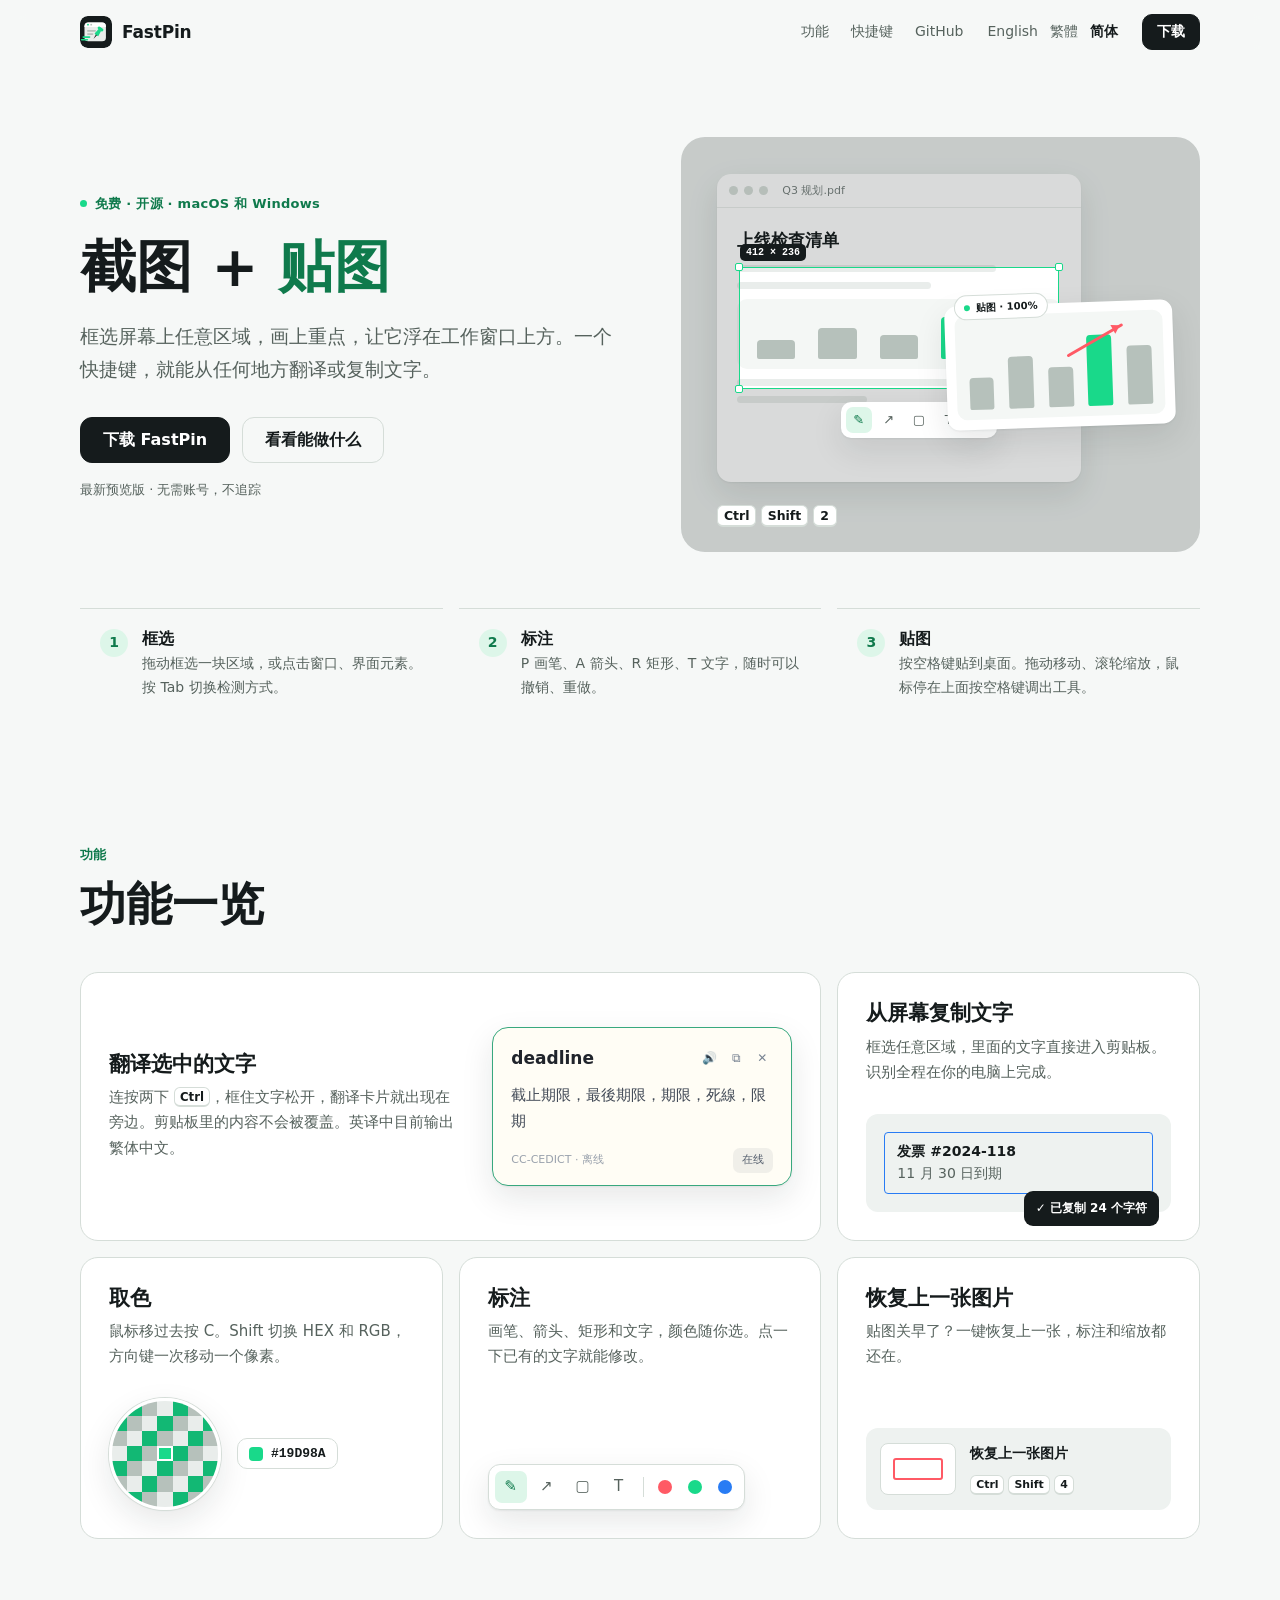
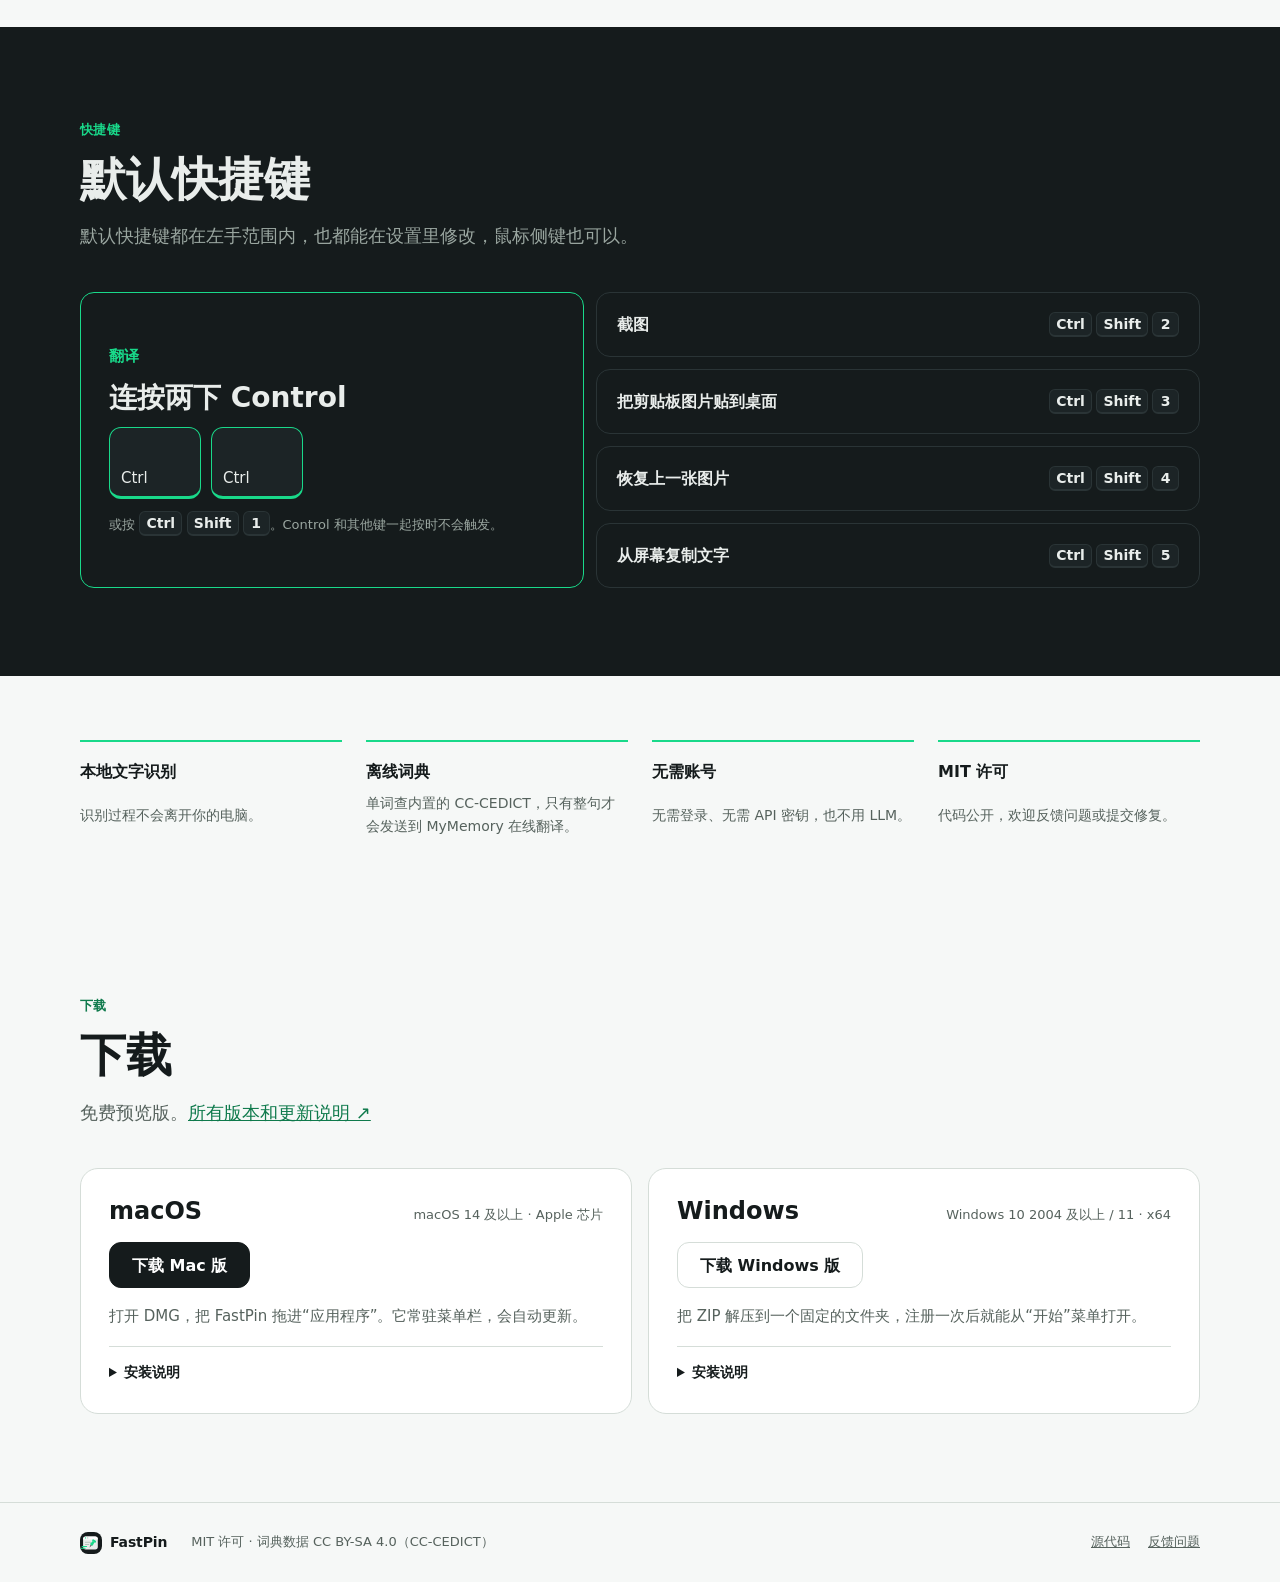
==== site/zh-hans/index.html @ 20db4c0e "feat: add Simplified Chinese and plainer site headlines Slogan headlines become plain descriptions i" ====
<!doctype html>
<html lang="zh-Hans">
<head>
  <meta charset="utf-8">
  <meta name="viewport" content="width=device-width, initial-scale=1">
  <title>FastPin — 截图 + 贴图</title>
  <meta name="description" content="FastPin 把截图贴在工作窗口上方，就地翻译文字，也能直接从屏幕复制文字。macOS 和 Windows 免费开源。">
  <meta name="theme-color" content="#151B1C">
  <meta property="og:title" content="FastPin — 截图 + 贴图">
  <meta property="og:description" content="把截图贴在工作窗口上方，从屏幕任何地方翻译或复制文字。">
  <meta property="og:type" content="website">
  <meta property="og:locale" content="zh_CN">
  <link rel="alternate" hreflang="en" href="https://tempestshaw.github.io/FastPin/">
  <link rel="alternate" hreflang="zh-Hant" href="https://tempestshaw.github.io/FastPin/zh-hant/">
  <link rel="alternate" hreflang="zh-Hans" href="https://tempestshaw.github.io/FastPin/zh-hans/">
  <link rel="icon" href="../assets/app-icon.svg" type="image/svg+xml">
  <link rel="stylesheet" href="../style.css">
</head>
<body>
  <a class="skip" href="#main">跳到主要内容</a>

  <header class="nav">
    <div class="wrap nav-row">
      <a class="brand" href="#main" aria-label="FastPin 首页">
        <img src="../assets/app-icon.svg" alt="" width="32" height="32">
        <span>FastPin</span>
      </a>
      <nav class="nav-links" aria-label="页面区块">
        <a href="#features">功能</a>
        <a href="#shortcuts">快捷键</a>
        <a href="https://github.com/TempestShaw/FastPin">GitHub</a>
      </nav>
      <nav class="langs" aria-label="语言">
        <a href="../" hreflang="en" lang="en" data-lang-choice="en">English</a>
        <a href="../zh-hant/" hreflang="zh-Hant" lang="zh-Hant" data-lang-choice="zh-hant" >繁體</a>
        <a href="../zh-hans/" hreflang="zh-Hans" lang="zh-Hans" data-lang-choice="zh-hans" aria-current="page">简体</a>
      </nav>
      <a class="button button-small" href="#download">下载</a>
    </div>
  </header>

  <main id="main">
    <section class="hero wrap">
      <div class="hero-copy">
        <p class="eyebrow"><span class="dot"></span>免费 · 开源 · macOS 和 Windows</p>
        <h1>截图 + <span class="accent">贴图</span></h1>
        <p class="lede">框选屏幕上任意区域，画上重点，让它浮在工作窗口上方。一个快捷键，就能从任何地方翻译或复制文字。</p>
        <div class="hero-actions">
          <a class="button" href="#download" data-primary-download>下载 FastPin</a>
          <a class="button button-ghost" href="#features">看看能做什么</a>
        </div>
        <p class="fineprint" data-release-line>最新预览版 · 无需账号，不追踪</p>
      </div>

      <div class="demo" aria-hidden="true">
        <div class="desk">
          <div class="window">
            <div class="window-bar"><i></i><i></i><i></i><span>Q3 规划.pdf</span></div>
            <div class="window-body">
              <div class="doc-title">上线检查清单</div>
              <div class="doc-line w80"></div>
              <div class="doc-line w60"></div>
              <div class="chart">
                <b style="--h:38%"></b><b style="--h:62%"></b><b style="--h:48%"></b><b style="--h:84%"></b><b style="--h:70%"></b>
              </div>
              <div class="doc-line w70"></div>
              <div class="doc-line w40"></div>
            </div>
            <div class="selection">
              <span class="handle tl"></span><span class="handle tr"></span><span class="handle bl"></span><span class="handle br"></span>
              <span class="size">412 × 236</span>
            </div>
            <div class="toolbar">
              <span class="tool on">✎</span><span class="tool">↗</span><span class="tool">▢</span><span class="tool">T</span><span class="swatch"></span>
            </div>
          </div>
          <div class="pin">
            <div class="pin-chart">
              <b style="--h:38%"></b><b style="--h:62%"></b><b style="--h:48%"></b><b style="--h:84%"></b><b style="--h:70%"></b>
            </div>
            <div class="pin-arrow"></div>
            <div class="pin-badge">贴图 · 100%</div>
          </div>
          <div class="keys-toast"><kbd data-key="ctrl">Ctrl</kbd><kbd data-key="shift">Shift</kbd><kbd>2</kbd></div>
        </div>
      </div>
    </section>

    <section class="steps wrap" aria-label="使用方法">
      <div class="step"><span class="num">1</span><div><h3>框选</h3><p>拖动框选一块区域，或点击窗口、界面元素。按 Tab 切换检测方式。</p></div></div>
      <div class="step"><span class="num">2</span><div><h3>标注</h3><p>P 画笔、A 箭头、R 矩形、T 文字，随时可以撤销、重做。</p></div></div>
      <div class="step"><span class="num">3</span><div><h3>贴图</h3><p>按空格键贴到桌面。拖动移动、滚轮缩放，鼠标停在上面按空格键调出工具。</p></div></div>
    </section>

    <section id="features" class="section wrap">
      <div class="section-head">
        <p class="eyebrow">功能</p>
        <h2>功能一览</h2>
      </div>

      <div class="bento">
        <article class="tile tile-translate">
          <div class="tile-text">
            <h3>翻译选中的文字</h3>
            <p>连按两下 <kbd data-key="ctrl">Ctrl</kbd>，框住文字松开，翻译卡片就出现在旁边。剪贴板里的内容不会被覆盖。英译中目前输出繁体中文。</p>
          </div>
          <div class="mock-card">
            <div class="mock-card-head"><strong lang="en">deadline</strong><span class="mock-icons">🔊 ⧉ ✕</span></div>
            <p lang="zh-Hant">截止期限，最後期限，期限，死線，限期</p>
            <div class="mock-card-foot"><span>CC-CEDICT · 离线</span><span class="pill">在线</span></div>
          </div>
        </article>

        <article class="tile tile-ocr">
          <div class="tile-text">
            <h3>从屏幕复制文字</h3>
            <p>框选任意区域，里面的文字直接进入剪贴板。识别全程在你的电脑上完成。</p>
          </div>
          <div class="mock-ocr">
            <div class="ocr-box"><span>发票 #2024-118</span><span>11 月 30 日到期</span></div>
            <div class="toast">✓ 已复制 24 个字符</div>
          </div>
        </article>

        <article class="tile tile-color">
          <div class="tile-text">
            <h3>取色</h3>
            <p>鼠标移过去按 C。Shift 切换 HEX 和 RGB，方向键一次移动一个像素。</p>
          </div>
          <div class="mock-loupe">
            <div class="loupe" data-loupe></div>
            <span class="chip"><i></i>#19D98A</span>
          </div>
        </article>

        <article class="tile tile-markup">
          <div class="tile-text">
            <h3>标注</h3>
            <p>画笔、箭头、矩形和文字，颜色随你选。点一下已有的文字就能修改。</p>
          </div>
          <div class="mock-toolbar">
            <span class="tool on">✎</span><span class="tool">↗</span><span class="tool">▢</span><span class="tool">T</span>
            <span class="sep"></span>
            <span class="swatch" style="--c:#FF5A65"></span><span class="swatch" style="--c:#19D98A"></span><span class="swatch" style="--c:#287CF4"></span>
          </div>
        </article>

        <article class="tile tile-restore">
          <div class="tile-text">
            <h3>恢复上一张图片</h3>
            <p>贴图关早了？一键恢复上一张，标注和缩放都还在。</p>
          </div>
          <div class="mock-restore">
            <div class="thumb"></div>
            <div><strong>恢复上一张图片</strong><span class="keys"><kbd data-key="ctrl">Ctrl</kbd><kbd data-key="shift">Shift</kbd><kbd>4</kbd></span></div>
          </div>
        </article>
      </div>
    </section>

    <section id="shortcuts" class="section section-dark">
      <div class="wrap">
        <div class="section-head">
          <p class="eyebrow">快捷键</p>
          <h2>默认快捷键</h2>
          <p class="section-lede">默认快捷键都在左手范围内，也都能在设置里修改，鼠标侧键也可以。</p>
        </div>
        <ul class="shortcut-list">
          <li class="featured"><span class="label">翻译</span><h3>连按两下 Control</h3><span class="keys"><kbd data-key="control-cap"><b></b>Ctrl</kbd><kbd data-key="control-cap"><b></b>Ctrl</kbd></span><span class="hint">或按 <kbd data-key="ctrl">Ctrl</kbd> <kbd data-key="shift">Shift</kbd> <kbd>1</kbd>。Control 和其他键一起按时不会触发。</span></li>
          <li><span class="label">截图</span><span class="keys"><kbd data-key="ctrl">Ctrl</kbd><kbd data-key="shift">Shift</kbd><kbd>2</kbd></span></li>
          <li><span class="label">把剪贴板图片贴到桌面</span><span class="keys"><kbd data-key="ctrl">Ctrl</kbd><kbd data-key="shift">Shift</kbd><kbd>3</kbd></span></li>
          <li><span class="label">恢复上一张图片</span><span class="keys"><kbd data-key="ctrl">Ctrl</kbd><kbd data-key="shift">Shift</kbd><kbd>4</kbd></span></li>
          <li><span class="label">从屏幕复制文字</span><span class="keys"><kbd data-key="ctrl">Ctrl</kbd><kbd data-key="shift">Shift</kbd><kbd>5</kbd></span></li>
        </ul>
      </div>
    </section>

    <section class="section wrap privacy" aria-label="隐私">
      <div class="privacy-item"><strong>本地文字识别</strong><span>识别过程不会离开你的电脑。</span></div>
      <div class="privacy-item"><strong>离线词典</strong><span>单词查内置的 CC-CEDICT，只有整句才会发送到 MyMemory 在线翻译。</span></div>
      <div class="privacy-item"><strong>无需账号</strong><span>无需登录、无需 API 密钥，也不用 LLM。</span></div>
      <div class="privacy-item"><strong>MIT 许可</strong><span>代码公开，欢迎反馈问题或提交修复。</span></div>
    </section>

    <section id="download" class="section wrap">
      <div class="section-head">
        <p class="eyebrow">下载</p>
        <h2>下载</h2>
        <p class="section-lede" data-release-note>免费预览版。<a href="https://github.com/TempestShaw/FastPin/releases">所有版本和更新说明 ↗</a></p>
      </div>
      <div class="downloads">
        <article class="download" data-os="mac">
          <div class="download-head">
            <h3>macOS</h3>
            <span class="req">macOS 14 及以上 · Apple 芯片</span>
          </div>
          <a class="button" href="https://github.com/TempestShaw/FastPin/releases" data-asset="FastPin-macOS.dmg">下载 Mac 版</a>
          <p>打开 DMG，把 FastPin 拖进“应用程序”。它常驻菜单栏，会自动更新。</p>
          <details>
            <summary>安装说明</summary>
            <img src="../assets/install-preview.svg" alt="把 FastPin 拖进应用程序文件夹" loading="lazy">
            <p>预览版尚未经过 Apple 公证。如果首次打开被 macOS 拦截，请参考 <a href="https://support.apple.com/zh-cn/102445">Apple 的说明</a>。系统询问时请允许“屏幕录制”；开启“辅助功能”权限后，才能使用界面元素检测、鼠标快捷键和连按两下 Control。</p>
          </details>
        </article>
        <article class="download" data-os="windows">
          <div class="download-head">
            <h3>Windows</h3>
            <span class="req">Windows 10 2004 及以上 / 11 · x64</span>
          </div>
          <a class="button button-ghost" href="https://github.com/TempestShaw/FastPin/releases" data-asset="FastPin-Windows-x64.zip">下载 Windows 版</a>
          <p>把 ZIP 解压到一个固定的文件夹，注册一次后就能从“开始”菜单打开。</p>
          <details>
            <summary>安装说明</summary>
            <div class="install-pair">
              <img src="../assets/extract-zip.svg" alt="解压 FastPin ZIP" loading="lazy">
              <img src="../assets/developer-mode.svg" alt="开启开发者模式" loading="lazy">
            </div>
            <p>先开启“开发者模式”，在该文件夹打开 PowerShell，运行 <code>Add-AppxPackage -Register "$PWD\AppxManifest.xml"</code>。Windows 版目前需要手动更新。</p>
          </details>
        </article>
      </div>
    </section>
  </main>

  <footer class="footer">
    <div class="wrap footer-row">
      <span class="brand brand-small"><img src="../assets/app-icon.svg" alt="" width="22" height="22">FastPin</span>
      <span>MIT 许可 · 词典数据 CC BY-SA 4.0（CC-CEDICT）</span>
      <span class="footer-links">
        <a href="https://github.com/TempestShaw/FastPin">源代码</a>
        <a href="https://github.com/TempestShaw/FastPin/issues">反馈问题</a>
      </span>
    </div>
  </footer>

  <script src="../main.js" defer></script>
</body>
</html>
---- site/style.css ----
/* FastPin site. Flat brand palette (see public/README.md): no gradients. */
:root {
  --ink: #151B1C;
  --mint: #19D98A;
  --mint-ink: #0F7A4C;
  --mint-soft: #DDF6E9;
  --stone: #E9EDEB;
  --paper: #FFFFFF;
  --bg: #F6F8F7;
  --line: #D5DDD8;
  --muted: #56625D;
  --text: #151B1C;
  --surface: #FFFFFF;
  --surface-2: #EEF2F0;
  --shadow: 0 1px 2px rgba(21, 27, 28, .06), 0 12px 32px rgba(21, 27, 28, .10);
  --radius: 18px;
  --font: -apple-system, BlinkMacSystemFont, "SF Pro Text", "Segoe UI", system-ui, "PingFang TC", "Microsoft JhengHei", sans-serif;
  --mono: ui-monospace, "SF Mono", "Cascadia Mono", Menlo, Consolas, monospace;
  color-scheme: light;
}
/* Each Chinese script uses its own system font so glyph shapes match the page. */
:root:lang(zh-Hant) { --font: -apple-system, BlinkMacSystemFont, "PingFang TC", "Segoe UI", "Microsoft JhengHei", system-ui, sans-serif; }
:root:lang(zh-Hans) { --font: -apple-system, BlinkMacSystemFont, "PingFang SC", "Segoe UI", "Microsoft YaHei", system-ui, sans-serif; }
@media (prefers-color-scheme: dark) {
  :root:not([data-theme="light"]) {
    --bg: #0E1213; --surface: #151B1C; --surface-2: #1C2426; --line: #2A3436;
    --text: #E9EDEB; --muted: #9AA6A0; --mint-ink: #19D98A; --mint-soft: #133B2A;
    --shadow: 0 1px 2px rgba(0, 0, 0, .4), 0 12px 32px rgba(0, 0, 0, .45);
    color-scheme: dark;
  }
}
:root[data-theme="dark"] {
  --bg: #0E1213; --surface: #151B1C; --surface-2: #1C2426; --line: #2A3436;
  --text: #E9EDEB; --muted: #9AA6A0; --mint-ink: #19D98A; --mint-soft: #133B2A;
  --shadow: 0 1px 2px rgba(0, 0, 0, .4), 0 12px 32px rgba(0, 0, 0, .45);
  color-scheme: dark;
}

* { box-sizing: border-box; }
html { scroll-behavior: smooth; }
body {
  margin: 0; background: var(--bg); color: var(--text);
  font: 16px/1.55 var(--font); -webkit-font-smoothing: antialiased;
}
img { max-width: 100%; display: block; }
a { color: inherit; }
h1, h2, h3 { margin: 0; letter-spacing: -0.025em; line-height: 1.08; }
p { margin: 0; }
code { font: .86em var(--mono); background: var(--surface-2); padding: .1em .35em; border-radius: 5px; word-break: break-all; }
.wrap { width: min(1120px, 100% - 32px); margin-inline: auto; }
.skip { position: absolute; left: -999px; }
.skip:focus { left: 16px; top: 16px; z-index: 10; background: var(--surface); padding: 8px 12px; border-radius: 8px; }
:focus-visible { outline: 2px solid var(--mint); outline-offset: 3px; border-radius: 6px; }

kbd {
  display: inline-flex; align-items: center; justify-content: center; min-width: 1.9em; height: 1.75em; padding: 0 .45em;
  font: 600 .78em var(--font); color: var(--text); background: var(--surface);
  border: 1px solid var(--line); border-bottom-width: 2px; border-radius: 6px; vertical-align: .1em;
}

/* Buttons */
.button {
  display: inline-flex; align-items: center; justify-content: center; gap: 8px; min-height: 46px; padding: 0 22px;
  border-radius: 12px; border: 1px solid var(--ink); background: var(--ink); color: #fff;
  font-weight: 600; text-decoration: none; transition: transform .15s ease, background .15s ease;
}
.button:hover { transform: translateY(-1px); background: #232c2e; }
.button-ghost { background: transparent; color: var(--text); border-color: var(--line); }
.button-ghost:hover { background: var(--surface); }
.button-small { min-height: 36px; padding: 0 14px; font-size: 14px; border-radius: 10px; }
@media (prefers-color-scheme: dark) {
  :root:not([data-theme="light"]) .button:not(.button-ghost) { background: var(--mint); border-color: var(--mint); color: var(--ink); }
}
:root[data-theme="dark"] .button:not(.button-ghost) { background: var(--mint); border-color: var(--mint); color: var(--ink); }

/* Navigation */
.nav { position: sticky; top: 0; z-index: 5; background: color-mix(in srgb, var(--bg) 86%, transparent); backdrop-filter: saturate(1.4) blur(12px); border-bottom: 1px solid transparent; }
.nav.scrolled { border-bottom-color: var(--line); }
.nav-row { display: flex; align-items: center; gap: 24px; height: 64px; }
.brand { display: inline-flex; align-items: center; gap: 10px; font-weight: 700; font-size: 17px; text-decoration: none; letter-spacing: -0.01em; }
.brand img { border-radius: 8px; }
.brand-small { font-size: 14px; gap: 8px; }
.nav-links { display: flex; gap: 22px; margin-left: auto; font-size: 14px; }
.nav-links a { text-decoration: none; color: var(--muted); }
.nav-links a:hover { color: var(--text); }
.langs { display: flex; gap: 12px; font-size: 14px; }
.langs a { color: var(--muted); text-decoration: none; }
.langs a:hover { color: var(--text); }
.langs [aria-current] { color: var(--text); font-weight: 600; }

/* Chinese: no negative tracking on CJK headings, a little more line height. */
:lang(zh) h1, :lang(zh) h2, :lang(zh) h3 { letter-spacing: 0; line-height: 1.2; }
body:lang(zh) { line-height: 1.7; }
.hero h1:lang(zh) { font-size: clamp(34px, 9vw, 56px); }

/* Hero */
.hero { display: grid; grid-template-columns: 1.05fr 1fr; gap: 56px; align-items: center; padding: 72px 0 56px; }
.eyebrow { display: inline-flex; align-items: center; gap: 8px; font-size: 13px; font-weight: 600; color: var(--mint-ink); letter-spacing: .02em; }
.dot { width: 7px; height: 7px; border-radius: 50%; background: var(--mint); }
.hero h1 { font-size: clamp(40px, 5.2vw, 58px); margin: 18px 0 20px; font-weight: 750; }
.accent { color: var(--mint-ink); }
.lede { font-size: 19px; color: var(--muted); max-width: 30em; }
.hero-actions { display: flex; flex-wrap: wrap; gap: 12px; margin: 32px 0 16px; }
.fineprint { font-size: 13px; color: var(--muted); }

/* Hero demo: a flat desk with a capture that turns into a pin. */
.demo { position: relative; }
.desk { position: relative; aspect-ratio: 5 / 4; background: var(--stone); border-radius: 24px; overflow: hidden; }
@media (prefers-color-scheme: dark) { :root:not([data-theme="light"]) .desk { background: #1C2426; } }
:root[data-theme="dark"] .desk { background: #1C2426; }
.window { position: absolute; left: 7%; top: 9%; width: 70%; height: 74%; background: #fff; border-radius: 14px; box-shadow: var(--shadow); color: #151B1C; }
.window-bar { display: flex; align-items: center; gap: 6px; height: 34px; padding: 0 12px; border-bottom: 1px solid #E9EDEB; font-size: 11px; color: #77817E; }
.window-bar i { width: 9px; height: 9px; border-radius: 50%; background: #D5DDD8; }
.window-bar span { margin-left: 8px; }
.window-body { padding: 18px 20px; display: grid; gap: 10px; }
.doc-title { font-weight: 700; font-size: clamp(13px, 1.5vw, 17px); }
.doc-line { height: 7px; border-radius: 4px; background: #E9EDEB; }
.w80 { width: 80%; } .w70 { width: 70%; } .w60 { width: 60%; } .w40 { width: 40%; }
.chart, .pin-chart { display: flex; align-items: flex-end; gap: 8%; height: 34%; min-height: 70px; padding: 10px 6%; background: #F4F7F5; border-radius: 10px; }
.chart b, .pin-chart b { flex: 1; height: var(--h); background: #B6C1BB; border-radius: 4px 4px 2px 2px; }
.chart b:nth-child(4), .pin-chart b:nth-child(4) { background: var(--mint); }

.selection { position: absolute; left: 6%; top: 30%; width: 88%; height: 40%; border: 1.5px solid var(--mint); border-radius: 4px; box-shadow: 0 0 0 9999px rgba(21, 27, 28, .16); animation: select 7s ease-in-out infinite; }
.handle { position: absolute; width: 8px; height: 8px; background: #fff; border: 1.5px solid var(--mint); border-radius: 2px; }
.tl { left: -5px; top: -5px; } .tr { right: -5px; top: -5px; } .bl { left: -5px; bottom: -5px; } .br { right: -5px; bottom: -5px; }
.size { position: absolute; left: 0; top: -24px; font: 600 10px var(--mono); color: #fff; background: #151B1C; padding: 3px 6px; border-radius: 5px; }
.toolbar { position: absolute; left: 34%; top: 74%; display: flex; gap: 4px; padding: 5px; background: #fff; border-radius: 10px; box-shadow: var(--shadow); animation: tools 7s ease-in-out infinite; }
.tool { display: grid; place-items: center; width: 26px; height: 26px; border-radius: 7px; font-size: 13px; color: #56625D; }
.tool.on { background: var(--mint-soft); color: #0F7A4C; }
.swatch { width: 14px; height: 14px; margin: 6px; border-radius: 50%; background: var(--c, #FF5A65); }

.pin { position: absolute; right: 5%; top: 40%; width: 44%; padding: 10px; background: #fff; border-radius: 12px; box-shadow: var(--shadow); transform: rotate(-2deg); animation: pin 7s ease-in-out infinite; }
.pin-chart { height: auto; aspect-ratio: 2 / 1; min-height: 0; }
.pin-arrow { position: absolute; right: 22%; top: 18%; width: 28%; height: 3px; background: #FF5A65; border-radius: 2px; transform: rotate(-28deg); transform-origin: right; }
.pin-arrow::after { content: ""; position: absolute; right: -2px; top: -4px; border: 5px solid transparent; border-left: 8px solid #FF5A65; }
.pin-badge { position: absolute; left: 10px; top: -11px; display: inline-flex; align-items: center; gap: 6px; padding: 3px 9px; font-size: 10px; font-weight: 700; color: #151B1C; background: #fff; border: 1px solid #D5DDD8; border-radius: 999px; }
.pin-badge::before { content: ""; width: 6px; height: 6px; border-radius: 50%; background: var(--mint); }

.keys-toast { position: absolute; left: 7%; bottom: 6%; display: flex; gap: 5px; animation: keys 7s ease-in-out infinite; }

@keyframes select {
  0%, 6% { width: 0; height: 0; opacity: 0; }
  10% { opacity: 1; width: 0; height: 0; }
  30%, 64% { width: 88%; height: 40%; opacity: 1; }
  72%, 100% { width: 88%; height: 40%; opacity: 0; }
}
@keyframes tools { 0%, 32% { opacity: 0; transform: translateY(6px); } 38%, 64% { opacity: 1; transform: none; } 72%, 100% { opacity: 0; } }
@keyframes pin { 0%, 66% { opacity: 0; transform: translateY(18px) rotate(-2deg) scale(.96); } 76%, 94% { opacity: 1; transform: rotate(-2deg); } 100% { opacity: 0; transform: rotate(-2deg); } }
@keyframes keys { 0%, 2% { opacity: 0; } 4%, 22% { opacity: 1; } 28%, 100% { opacity: 0; } }
@media (prefers-reduced-motion: reduce) {
  .selection, .toolbar, .pin, .keys-toast { animation: none; }
  .keys-toast { opacity: 0; }
}

/* Steps */
.steps { display: grid; grid-template-columns: repeat(3, 1fr); gap: 16px; padding-bottom: 32px; }
.step { display: flex; gap: 14px; padding: 20px; border-top: 1px solid var(--line); }
.step h3 { font-size: 16px; margin-bottom: 4px; }
.step p { font-size: 14px; color: var(--muted); }
.num { flex: none; display: grid; place-items: center; width: 28px; height: 28px; border-radius: 50%; background: var(--mint-soft); color: var(--mint-ink); font-weight: 700; font-size: 14px; }

/* Sections */
.section { padding: 88px 0; }
.section-head { max-width: 640px; margin-bottom: 40px; }
.section-head h2 { font-size: clamp(32px, 4.4vw, 46px); margin-top: 10px; font-weight: 720; }
.section-lede { margin-top: 14px; font-size: 18px; color: var(--muted); }
.section-lede a { color: var(--mint-ink); }

/* Bento */
.bento { display: grid; grid-template-columns: repeat(6, 1fr); gap: 16px; }
.tile { position: relative; display: flex; flex-direction: column; justify-content: space-between; gap: 28px; min-height: 260px; padding: 28px; background: var(--surface); border: 1px solid var(--line); border-radius: var(--radius); overflow: hidden; }
.tile h3 { font-size: 21px; margin-bottom: 8px; }
.tile p { color: var(--muted); font-size: 15px; max-width: 34em; }
.tile-translate { grid-column: span 4; flex-direction: row; align-items: center; }
.tile-translate .tile-text { flex: 1; }
.tile-ocr { grid-column: span 2; }
.tile-color, .tile-markup, .tile-restore { grid-column: span 2; }

.mock-card { flex: none; width: min(300px, 100%); padding: 16px 18px 12px; background: #FFFDF5; border: 1.25px solid #38A87E; border-radius: 16px; box-shadow: var(--shadow); color: #20242B; }
.mock-card-head { display: flex; justify-content: space-between; align-items: center; font-size: 17px; }
.mock-icons { font-size: 12px; letter-spacing: 6px; color: #778291; }
.mock-card p { color: #414956; font-size: 15px; margin: 10px 0 14px; }
.mock-card-foot { display: flex; justify-content: space-between; align-items: center; font-size: 11px; color: #9AA2AD; }
.pill { padding: 3px 9px; border-radius: 7px; background: rgba(70, 80, 95, .08); color: #586270; }

.mock-ocr { position: relative; padding: 18px; background: var(--surface-2); border-radius: 12px; }
.ocr-box { display: grid; gap: 4px; padding: 10px 12px; border: 1.5px solid #287CF4; border-radius: 4px; font: 600 14px var(--font); }
.ocr-box span:last-child { font-weight: 400; color: var(--muted); }
.toast { position: absolute; right: 12px; bottom: -14px; padding: 7px 12px; background: var(--ink); color: #fff; font-size: 12px; font-weight: 600; border-radius: 9px; }

.mock-loupe { display: flex; align-items: center; gap: 16px; }
.loupe { display: grid; grid-template-columns: repeat(7, 1fr); width: 112px; height: 112px; border-radius: 50%; overflow: hidden; border: 3px solid var(--surface); box-shadow: 0 0 0 1px var(--line), var(--shadow); }
.loupe i { display: block; }
.loupe i.center { outline: 2px solid #fff; outline-offset: -2px; position: relative; z-index: 1; }
.chip { display: inline-flex; align-items: center; gap: 8px; padding: 7px 11px; border: 1px solid var(--line); border-radius: 10px; font: 600 13px var(--mono); }
.chip i { width: 14px; height: 14px; border-radius: 4px; background: var(--mint); }

.mock-toolbar { display: inline-flex; align-items: center; gap: 4px; align-self: flex-start; padding: 6px; background: var(--surface); border: 1px solid var(--line); border-radius: 12px; box-shadow: var(--shadow); }
.mock-toolbar .tool { width: 32px; height: 32px; font-size: 15px; color: var(--muted); }
.mock-toolbar .tool.on { color: var(--mint-ink); }
.sep { width: 1px; height: 20px; margin: 0 4px; background: var(--line); }

.mock-restore { display: flex; align-items: center; gap: 14px; padding: 14px; background: var(--surface-2); border-radius: 12px; font-size: 14px; }
.mock-restore strong { display: block; margin-bottom: 6px; }
.thumb { flex: none; width: 76px; height: 52px; border-radius: 8px; background: var(--surface); border: 1px solid var(--line); position: relative; }
.thumb::after { content: ""; position: absolute; inset: 14px 12px; border: 2px solid #FF5A65; border-radius: 3px; }
.keys { display: inline-flex; gap: 4px; }

/* Shortcuts */
.section-dark { background: var(--ink); color: #E9EDEB; --line: #2A3436; --muted: #9AA6A0; --surface: #1C2426; --text: #E9EDEB; --mint-ink: #19D98A; }
.shortcut-list { list-style: none; margin: 0; padding: 0; display: grid; grid-template-columns: 1fr 1.2fr; gap: 12px; }
.shortcut-list li:not(.featured) { grid-column: 2; }
.shortcut-list li { display: flex; align-items: center; gap: 14px; padding: 18px 20px; border: 1px solid var(--line); border-radius: 14px; }
.shortcut-list .label { flex: 1; font-weight: 600; }
.shortcut-list kbd { font-size: 14px; }
.shortcut-list .featured { grid-column: 1; grid-row: 1 / span 4; flex-direction: column; align-items: flex-start; justify-content: center; gap: 12px; padding: 28px; border-color: var(--mint); }
.shortcut-list .featured .label { flex: none; font-size: 15px; color: var(--mint); }
.shortcut-list .featured .keys kbd { flex-direction: column; align-items: flex-start; justify-content: space-between; width: 92px; height: 72px; padding: 9px 11px; font-size: 15px; font-weight: 500; border-color: var(--mint); border-radius: 12px; border-bottom-width: 3px; }
.shortcut-list .featured .keys kbd b { align-self: flex-end; font-size: 18px; font-weight: 500; }
.shortcut-list .featured h3 { font-size: 28px; }
.shortcut-list .featured .keys { gap: 10px; }
.hint { font-size: 13px; color: var(--muted); }

/* Privacy */
.privacy { display: grid; grid-template-columns: repeat(4, 1fr); gap: 24px; padding: 64px 0; }
.privacy-item { display: grid; gap: 6px; padding-top: 16px; border-top: 2px solid var(--mint); }
.privacy-item span { font-size: 14px; color: var(--muted); }

/* Downloads */
.downloads { display: grid; grid-template-columns: repeat(2, 1fr); gap: 16px; }
.download { display: grid; gap: 16px; align-content: start; padding: 28px; background: var(--surface); border: 1px solid var(--line); border-radius: var(--radius); }
.download.recommended { border-color: var(--mint); box-shadow: 0 0 0 1px var(--mint); }
.download-head { display: flex; justify-content: space-between; align-items: baseline; gap: 12px; flex-wrap: wrap; }
.download h3 { font-size: 24px; }
.req { font-size: 13px; color: var(--muted); }
.download .button { justify-self: start; }
.download > p { color: var(--muted); font-size: 15px; }
details { border-top: 1px solid var(--line); padding-top: 14px; font-size: 14px; color: var(--muted); }
summary { cursor: pointer; font-weight: 600; color: var(--text); }
details img { margin: 14px 0; border-radius: 12px; background: var(--paper); }
details a { color: var(--mint-ink); }
.install-pair { display: grid; grid-template-columns: 1fr 1fr; gap: 10px; }

/* Footer */
.footer { border-top: 1px solid var(--line); padding: 28px 0; font-size: 13px; color: var(--muted); }
.footer-row { display: flex; flex-wrap: wrap; align-items: center; gap: 12px 24px; }
.footer-row .brand { color: var(--text); }
.footer-links { display: flex; gap: 18px; margin-left: auto; }

/* Narrow screens */
@media (max-width: 900px) {
  .hero { grid-template-columns: 1fr; padding-top: 40px; gap: 40px; }
  .bento { grid-template-columns: 1fr 1fr; }
  .tile-translate { grid-column: span 2; }
  .tile-ocr, .tile-color, .tile-markup, .tile-restore { grid-column: span 1; }
  .privacy { grid-template-columns: 1fr 1fr; }
}
@media (max-width: 640px) {
  .nav-links { display: none; }
  .langs { margin-left: auto; }
  .steps, .downloads, .shortcut-list { grid-template-columns: 1fr; }
  .shortcut-list .featured, .shortcut-list li:not(.featured) { grid-column: auto; grid-row: auto; }
  .bento { grid-template-columns: 1fr; }
  .tile-translate, .tile-ocr, .tile-color, .tile-markup, .tile-restore { grid-column: auto; }
  .tile-translate { flex-direction: column; align-items: stretch; }
  .tile { min-height: 0; padding: 22px; }
  .privacy { grid-template-columns: 1fr; padding: 40px 0; }
  .section { padding: 64px 0; }
  .footer-links { margin-left: 0; }
  .lede { font-size: 17px; }
}
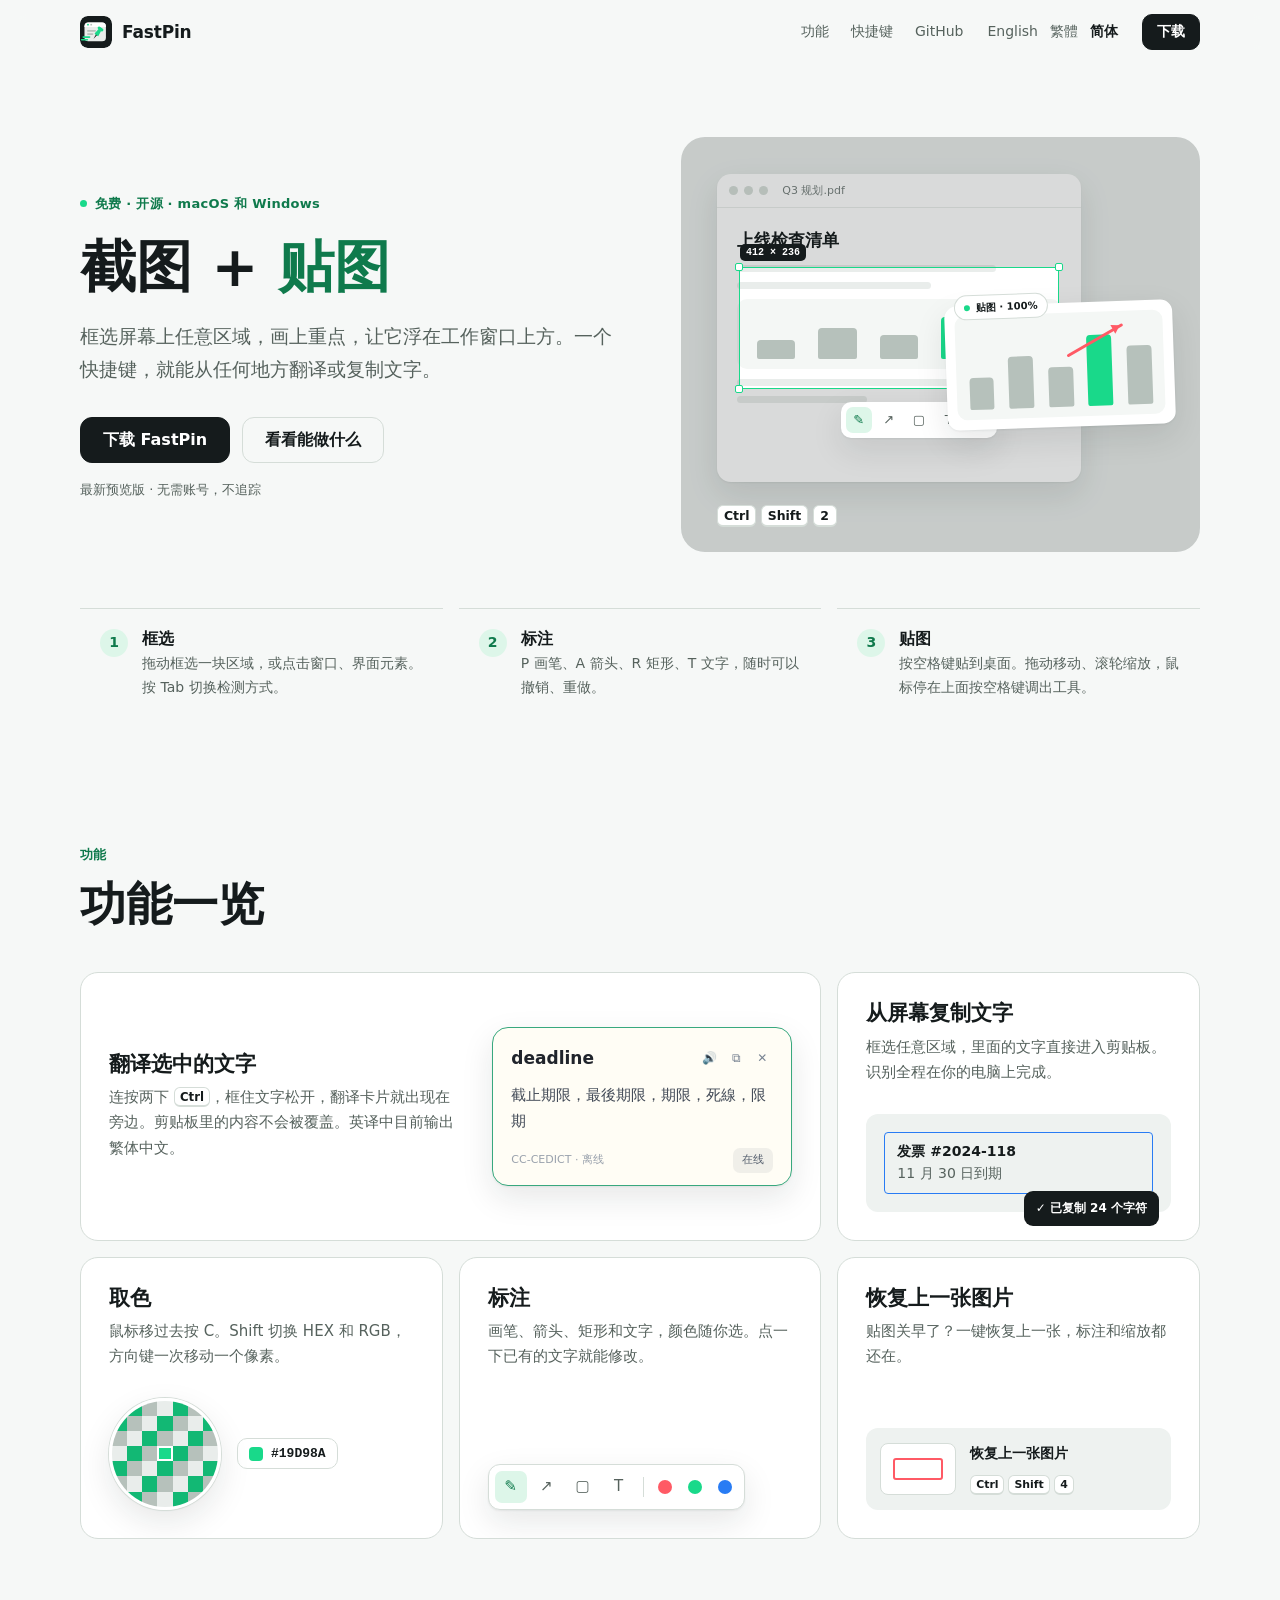
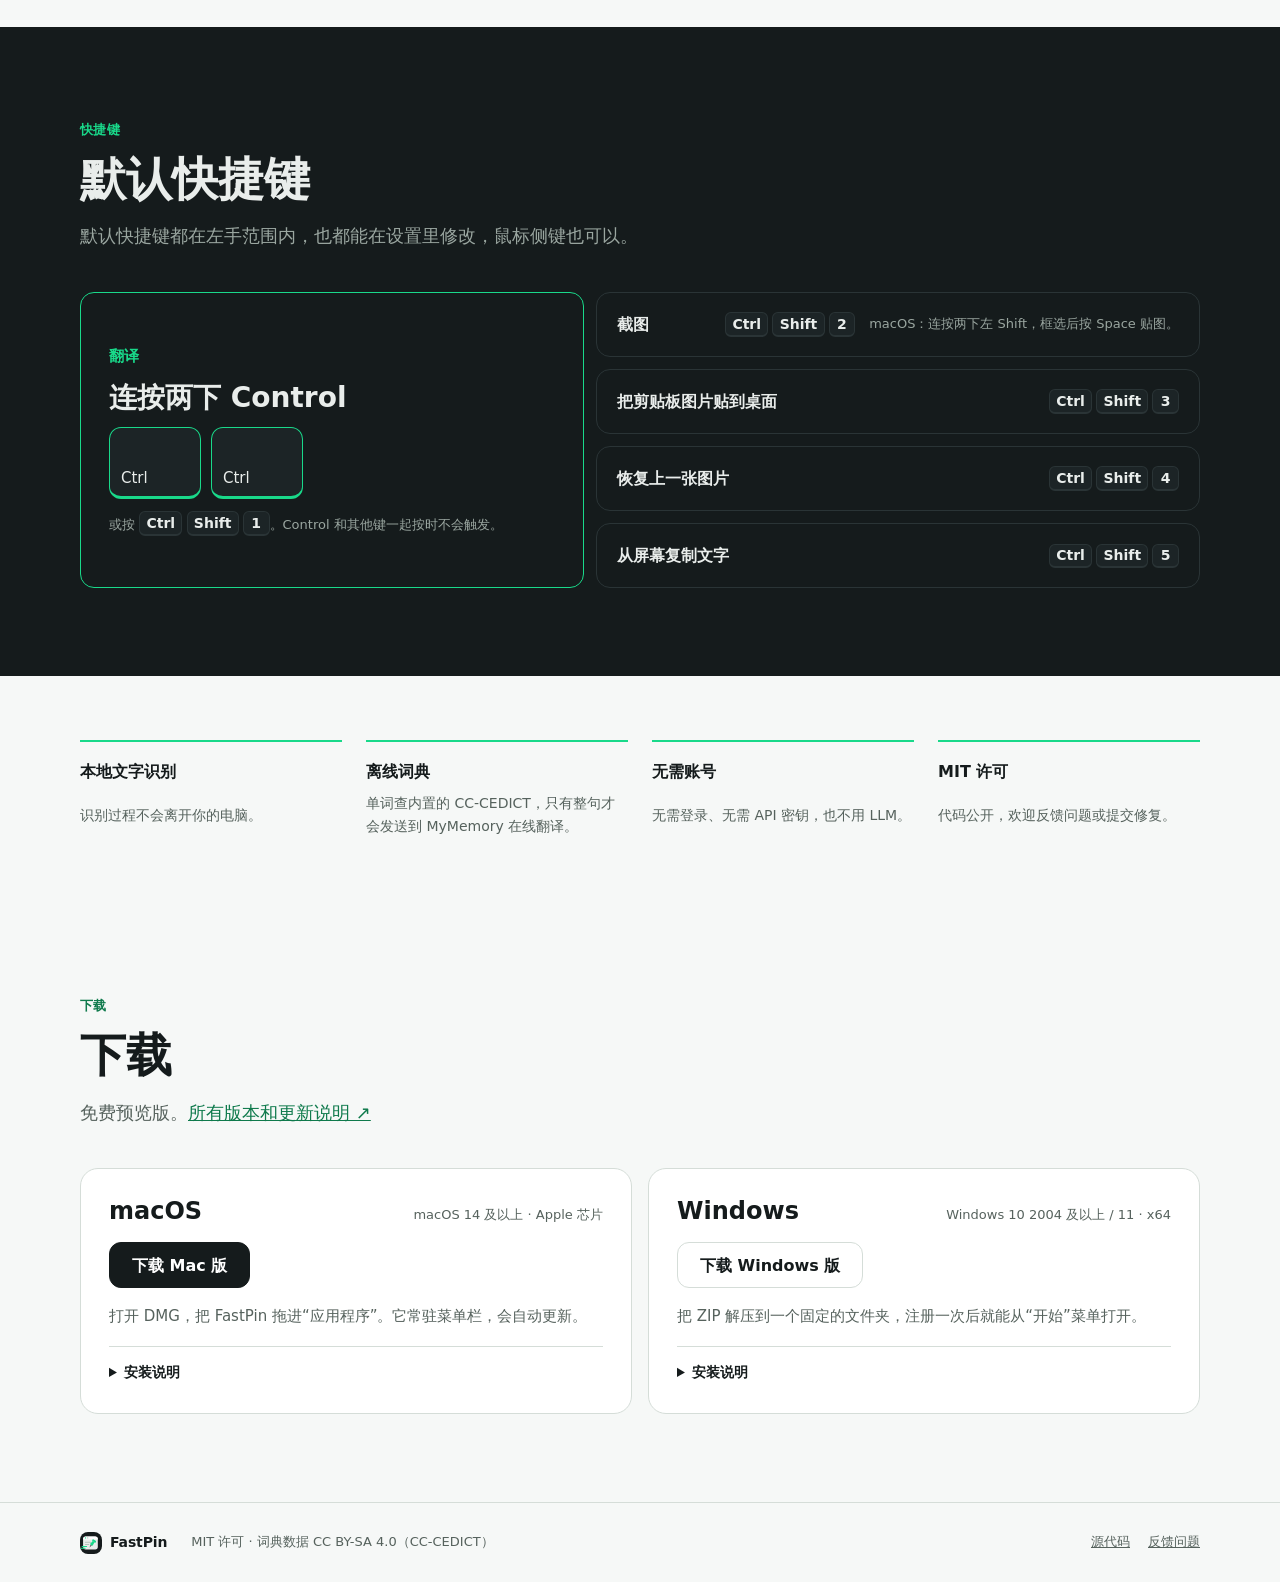
==== commit eb6b817d: "Prepare Preview 10 release and refresh website guidance" ====
--- a/site/zh-hans/index.html
+++ b/site/zh-hans/index.html
@@ -167,7 +167,7 @@
         </div>
         <ul class="shortcut-list">
           <li class="featured"><span class="label">翻译</span><h3>连按两下 Control</h3><span class="keys"><kbd data-key="control-cap"><b></b>Ctrl</kbd><kbd data-key="control-cap"><b></b>Ctrl</kbd></span><span class="hint">或按 <kbd data-key="ctrl">Ctrl</kbd> <kbd data-key="shift">Shift</kbd> <kbd>1</kbd>。Control 和其他键一起按时不会触发。</span></li>
-          <li><span class="label">截图</span><span class="keys"><kbd data-key="ctrl">Ctrl</kbd><kbd data-key="shift">Shift</kbd><kbd>2</kbd></span></li>
+          <li><span class="label">截图</span><span class="keys"><kbd data-key="ctrl">Ctrl</kbd><kbd data-key="shift">Shift</kbd><kbd>2</kbd></span><span class="hint">macOS：连按两下左 Shift，框选后按 Space 贴图。</span></li>
           <li><span class="label">把剪贴板图片贴到桌面</span><span class="keys"><kbd data-key="ctrl">Ctrl</kbd><kbd data-key="shift">Shift</kbd><kbd>3</kbd></span></li>
           <li><span class="label">恢复上一张图片</span><span class="keys"><kbd data-key="ctrl">Ctrl</kbd><kbd data-key="shift">Shift</kbd><kbd>4</kbd></span></li>
           <li><span class="label">从屏幕复制文字</span><span class="keys"><kbd data-key="ctrl">Ctrl</kbd><kbd data-key="shift">Shift</kbd><kbd>5</kbd></span></li>
@@ -199,7 +199,7 @@
           <details>
             <summary>安装说明</summary>
             <img src="../assets/install-preview.svg" alt="把 FastPin 拖进应用程序文件夹" loading="lazy">
-            <p>预览版尚未经过 Apple 公证。如果首次打开被 macOS 拦截，请参考 <a href="https://support.apple.com/zh-cn/102445">Apple 的说明</a>。系统询问时请允许“屏幕录制”；开启“辅助功能”权限后，才能使用界面元素检测、鼠标快捷键和连按两下 Control。</p>
+            <p>预览版尚未经过 Apple 公证。如果首次打开被 macOS 拦截，请参考 <a href="https://support.apple.com/zh-cn/102445">Apple 的说明</a>。引导会自动检查“屏幕录制”、“辅助功能”和“输入监控”。辅助功能用于元素检测和鼠标快捷键；输入监控用于两种双击手势。</p>
           </details>
         </article>
         <article class="download" data-os="windows">
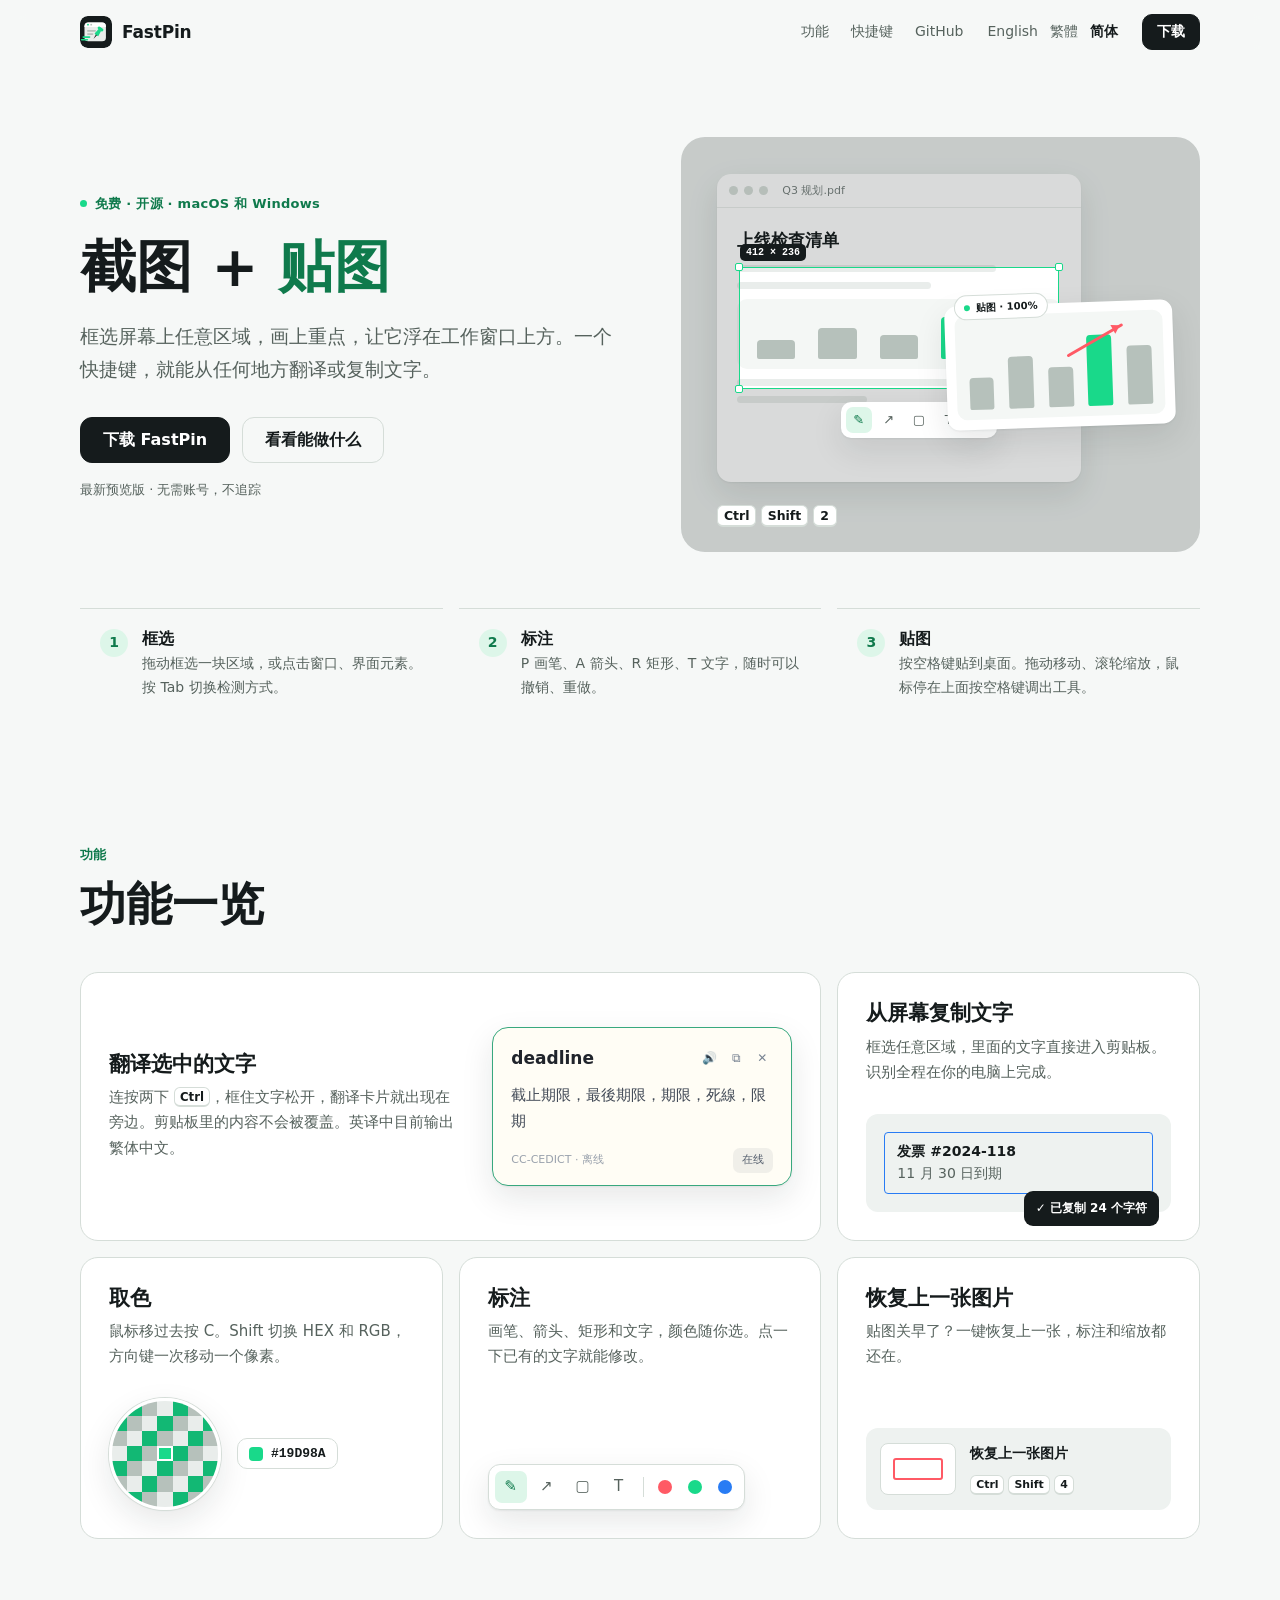
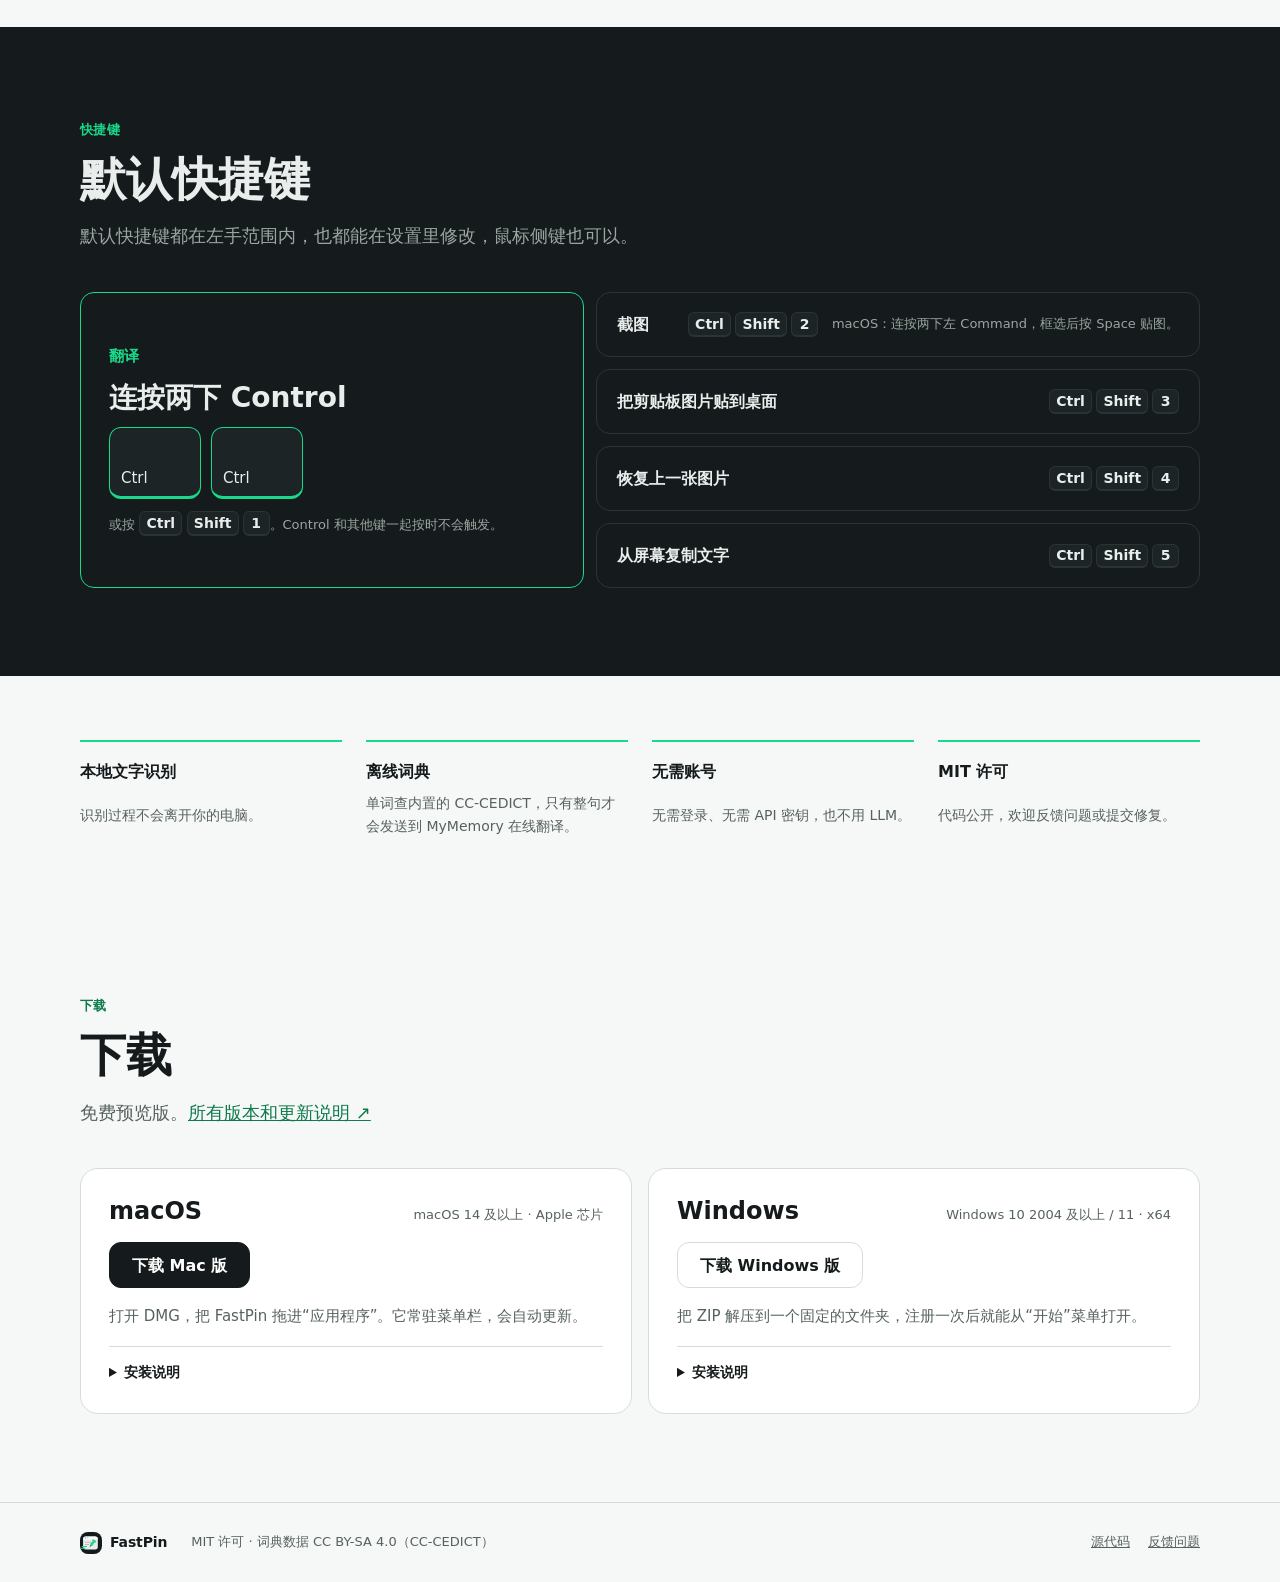
==== commit c890870f: "Prepare Preview 11 and document left Command capture" ====
--- a/site/zh-hans/index.html
+++ b/site/zh-hans/index.html
@@ -167,7 +167,7 @@
         </div>
         <ul class="shortcut-list">
           <li class="featured"><span class="label">翻译</span><h3>连按两下 Control</h3><span class="keys"><kbd data-key="control-cap"><b></b>Ctrl</kbd><kbd data-key="control-cap"><b></b>Ctrl</kbd></span><span class="hint">或按 <kbd data-key="ctrl">Ctrl</kbd> <kbd data-key="shift">Shift</kbd> <kbd>1</kbd>。Control 和其他键一起按时不会触发。</span></li>
-          <li><span class="label">截图</span><span class="keys"><kbd data-key="ctrl">Ctrl</kbd><kbd data-key="shift">Shift</kbd><kbd>2</kbd></span><span class="hint">macOS：连按两下左 Shift，框选后按 Space 贴图。</span></li>
+          <li><span class="label">截图</span><span class="keys"><kbd data-key="ctrl">Ctrl</kbd><kbd data-key="shift">Shift</kbd><kbd>2</kbd></span><span class="hint">macOS：连按两下左 Command，框选后按 Space 贴图。</span></li>
           <li><span class="label">把剪贴板图片贴到桌面</span><span class="keys"><kbd data-key="ctrl">Ctrl</kbd><kbd data-key="shift">Shift</kbd><kbd>3</kbd></span></li>
           <li><span class="label">恢复上一张图片</span><span class="keys"><kbd data-key="ctrl">Ctrl</kbd><kbd data-key="shift">Shift</kbd><kbd>4</kbd></span></li>
           <li><span class="label">从屏幕复制文字</span><span class="keys"><kbd data-key="ctrl">Ctrl</kbd><kbd data-key="shift">Shift</kbd><kbd>5</kbd></span></li>
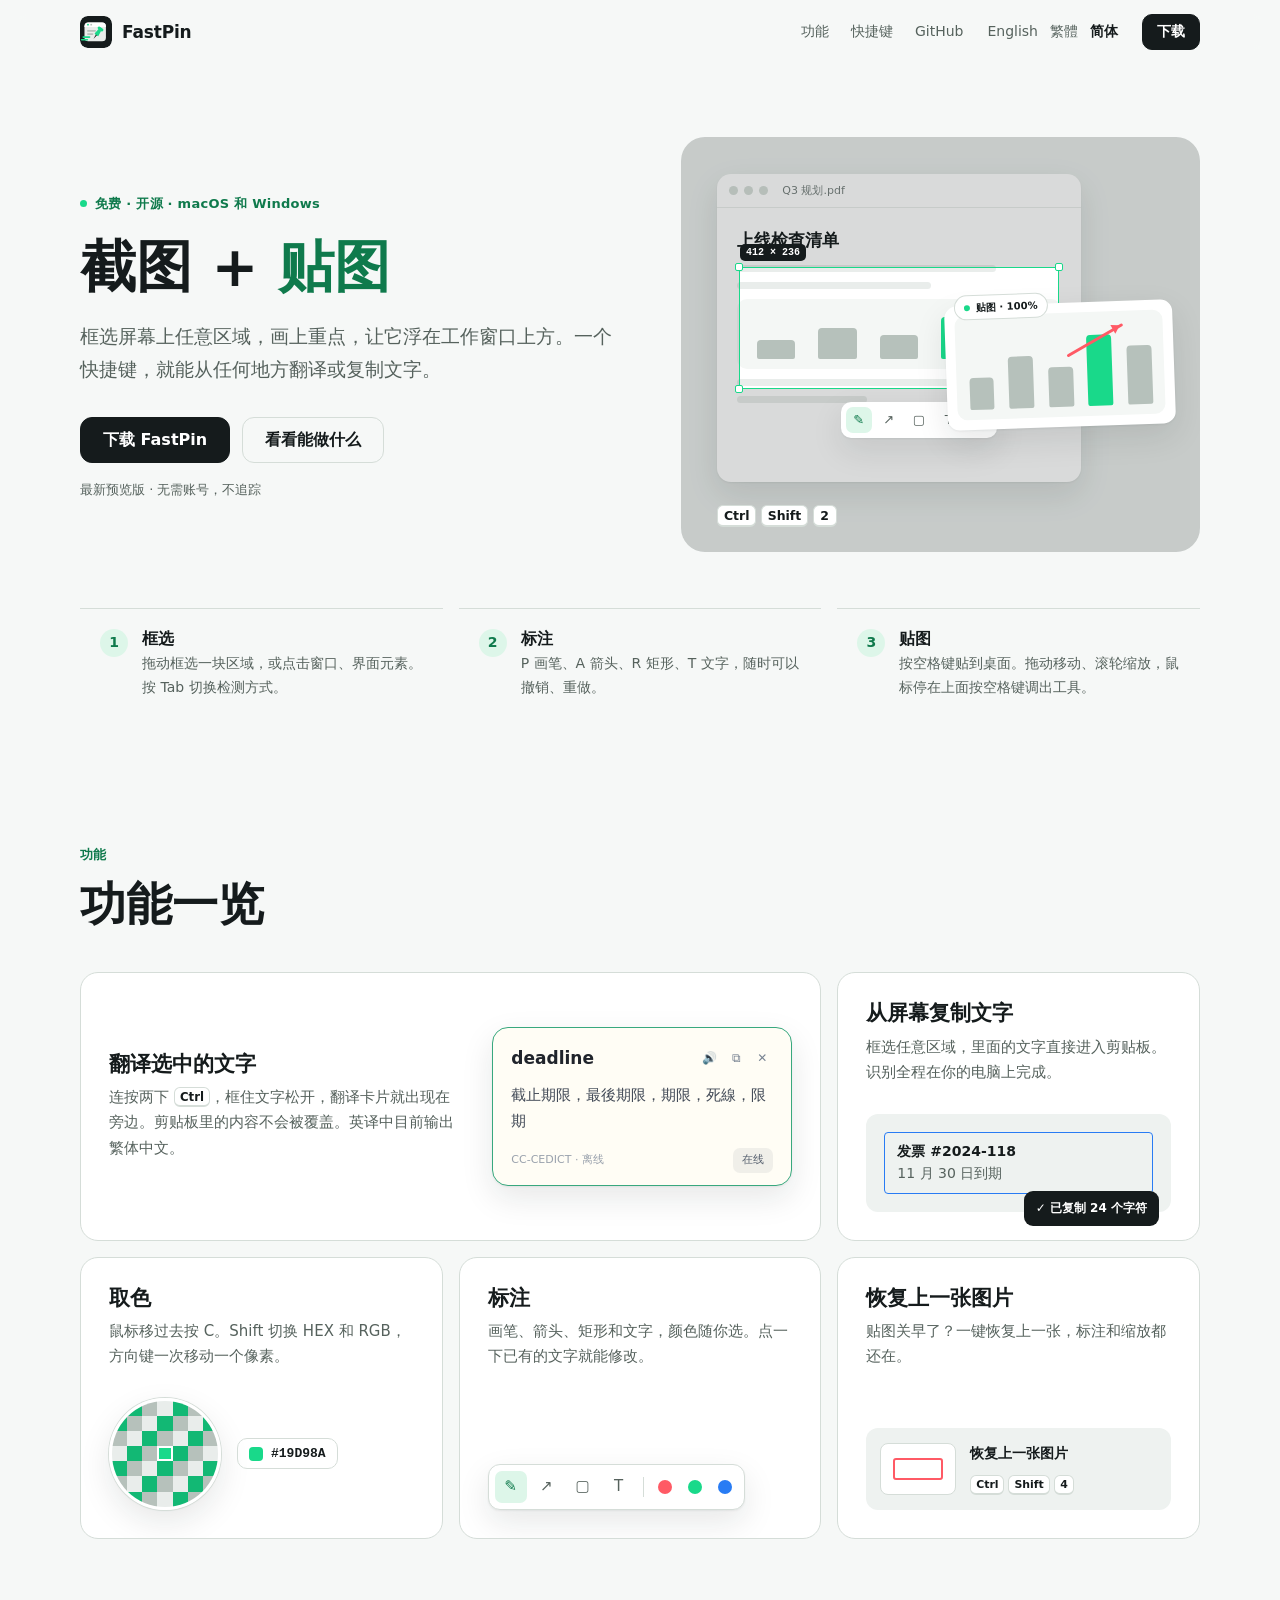
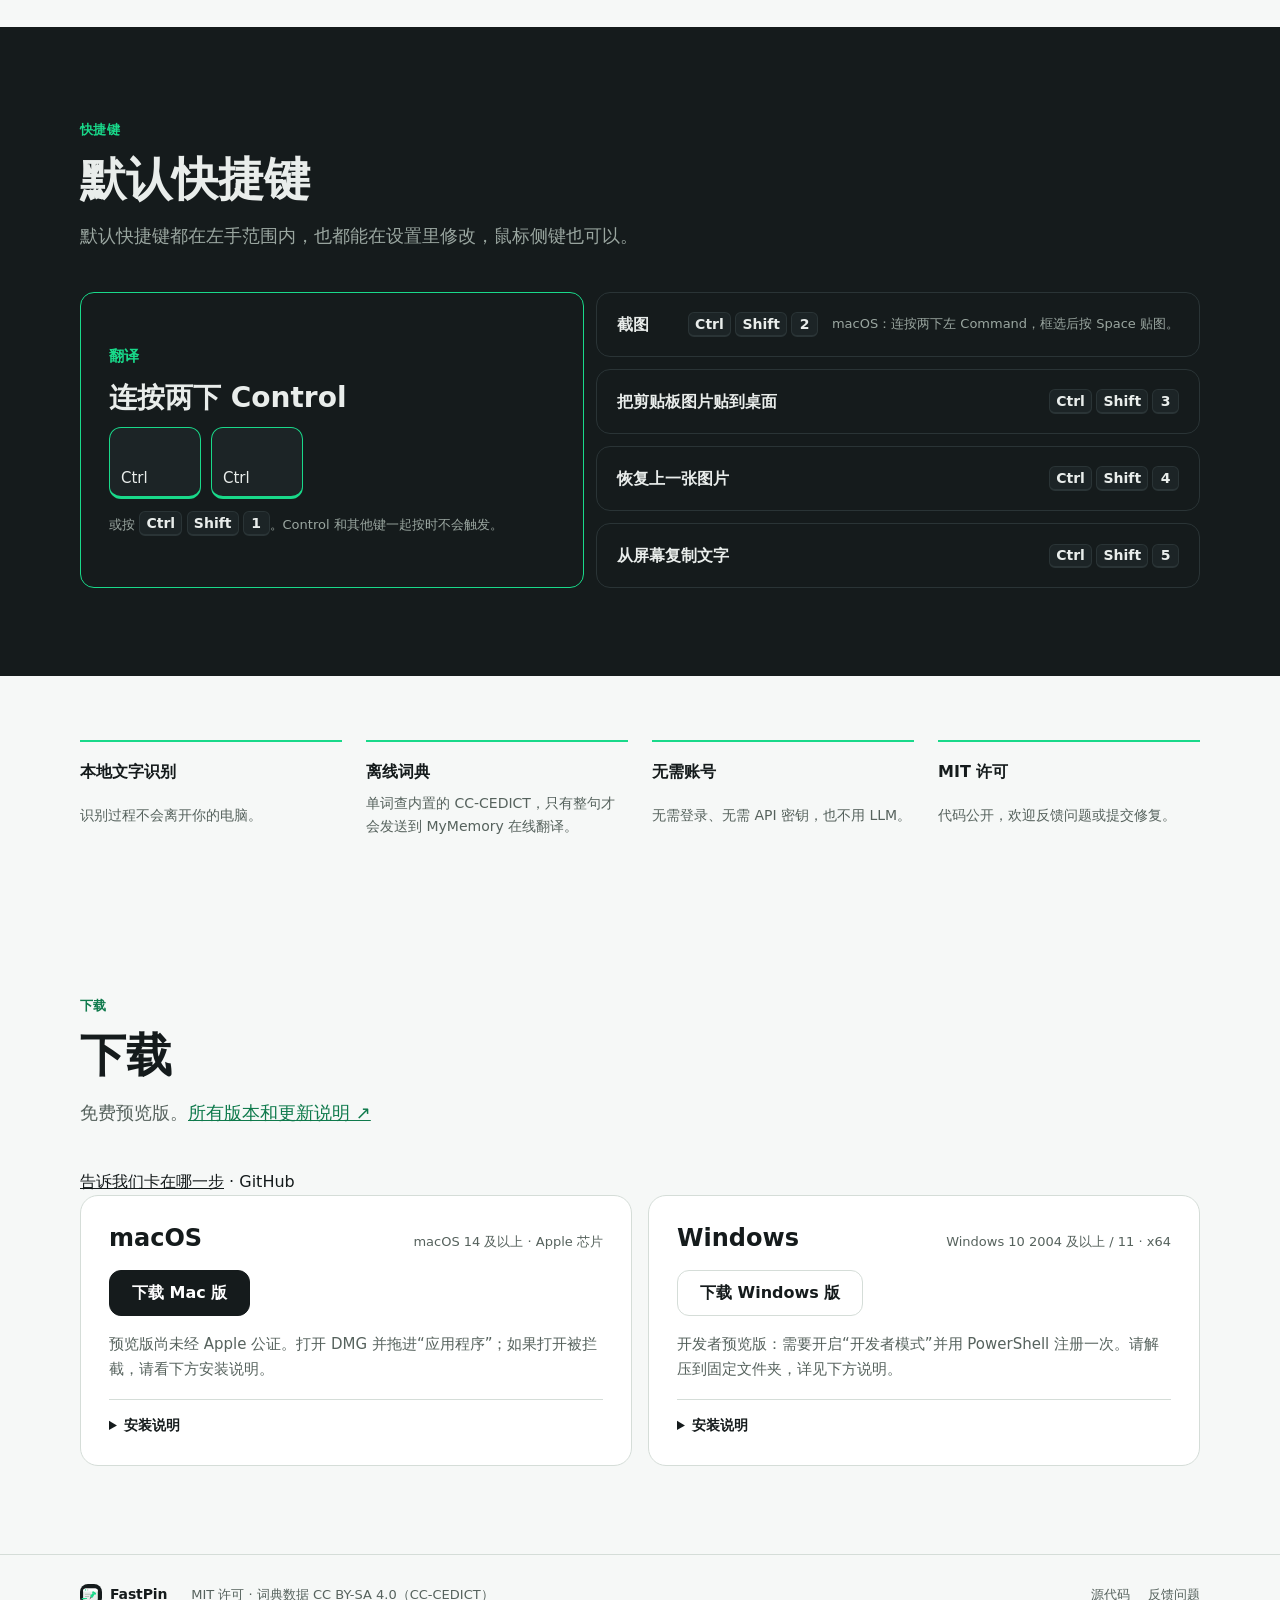
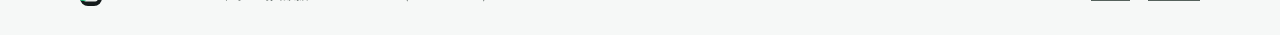
==== commit 3b2e6071: "Clarify preview installation and collect first-use feedback" ====
--- a/site/zh-hans/index.html
+++ b/site/zh-hans/index.html
@@ -4,6 +4,11 @@
   <meta charset="utf-8">
   <meta name="viewport" content="width=device-width, initial-scale=1">
   <title>FastPin — 截图 + 贴图</title>
+  <link rel="canonical" href="https://tempestshaw.github.io/FastPin/zh-hans/">
+  <meta property="og:url" content="https://tempestshaw.github.io/FastPin/zh-hans/">
+  <meta property="og:image" content="https://raw.githubusercontent.com/TempestShaw/FastPin/main/docs/assets/workspace.png">
+  <meta name="twitter:card" content="summary_large_image">
+  <link rel="alternate" hreflang="x-default" href="https://tempestshaw.github.io/FastPin/">
   <meta name="description" content="FastPin 把截图贴在工作窗口上方，就地翻译文字，也能直接从屏幕复制文字。macOS 和 Windows 免费开源。">
   <meta name="theme-color" content="#151B1C">
   <meta property="og:title" content="FastPin — 截图 + 贴图">
@@ -188,6 +193,7 @@
         <h2>下载</h2>
         <p class="section-lede" data-release-note>免费预览版。<a href="https://github.com/TempestShaw/FastPin/releases">所有版本和更新说明 ↗</a></p>
       </div>
+      <p><a href="https://github.com/TempestShaw/FastPin/issues/new?template=first-use.yml">告诉我们卡在哪一步</a> · GitHub</p>
       <div class="downloads">
         <article class="download" data-os="mac">
           <div class="download-head">
@@ -195,7 +201,7 @@
             <span class="req">macOS 14 及以上 · Apple 芯片</span>
           </div>
           <a class="button" href="https://github.com/TempestShaw/FastPin/releases" data-asset="FastPin-macOS.dmg">下载 Mac 版</a>
-          <p>打开 DMG，把 FastPin 拖进“应用程序”。它常驻菜单栏，会自动更新。</p>
+          <p>预览版尚未经 Apple 公证。打开 DMG 并拖进“应用程序”；如果打开被拦截，请看下方安装说明。</p>
           <details>
             <summary>安装说明</summary>
             <img src="../assets/install-preview.svg" alt="把 FastPin 拖进应用程序文件夹" loading="lazy">
@@ -208,7 +214,7 @@
             <span class="req">Windows 10 2004 及以上 / 11 · x64</span>
           </div>
           <a class="button button-ghost" href="https://github.com/TempestShaw/FastPin/releases" data-asset="FastPin-Windows-x64.zip">下载 Windows 版</a>
-          <p>把 ZIP 解压到一个固定的文件夹，注册一次后就能从“开始”菜单打开。</p>
+          <p>开发者预览版：需要开启“开发者模式”并用 PowerShell 注册一次。请解压到固定文件夹，详见下方说明。</p>
           <details>
             <summary>安装说明</summary>
             <div class="install-pair">
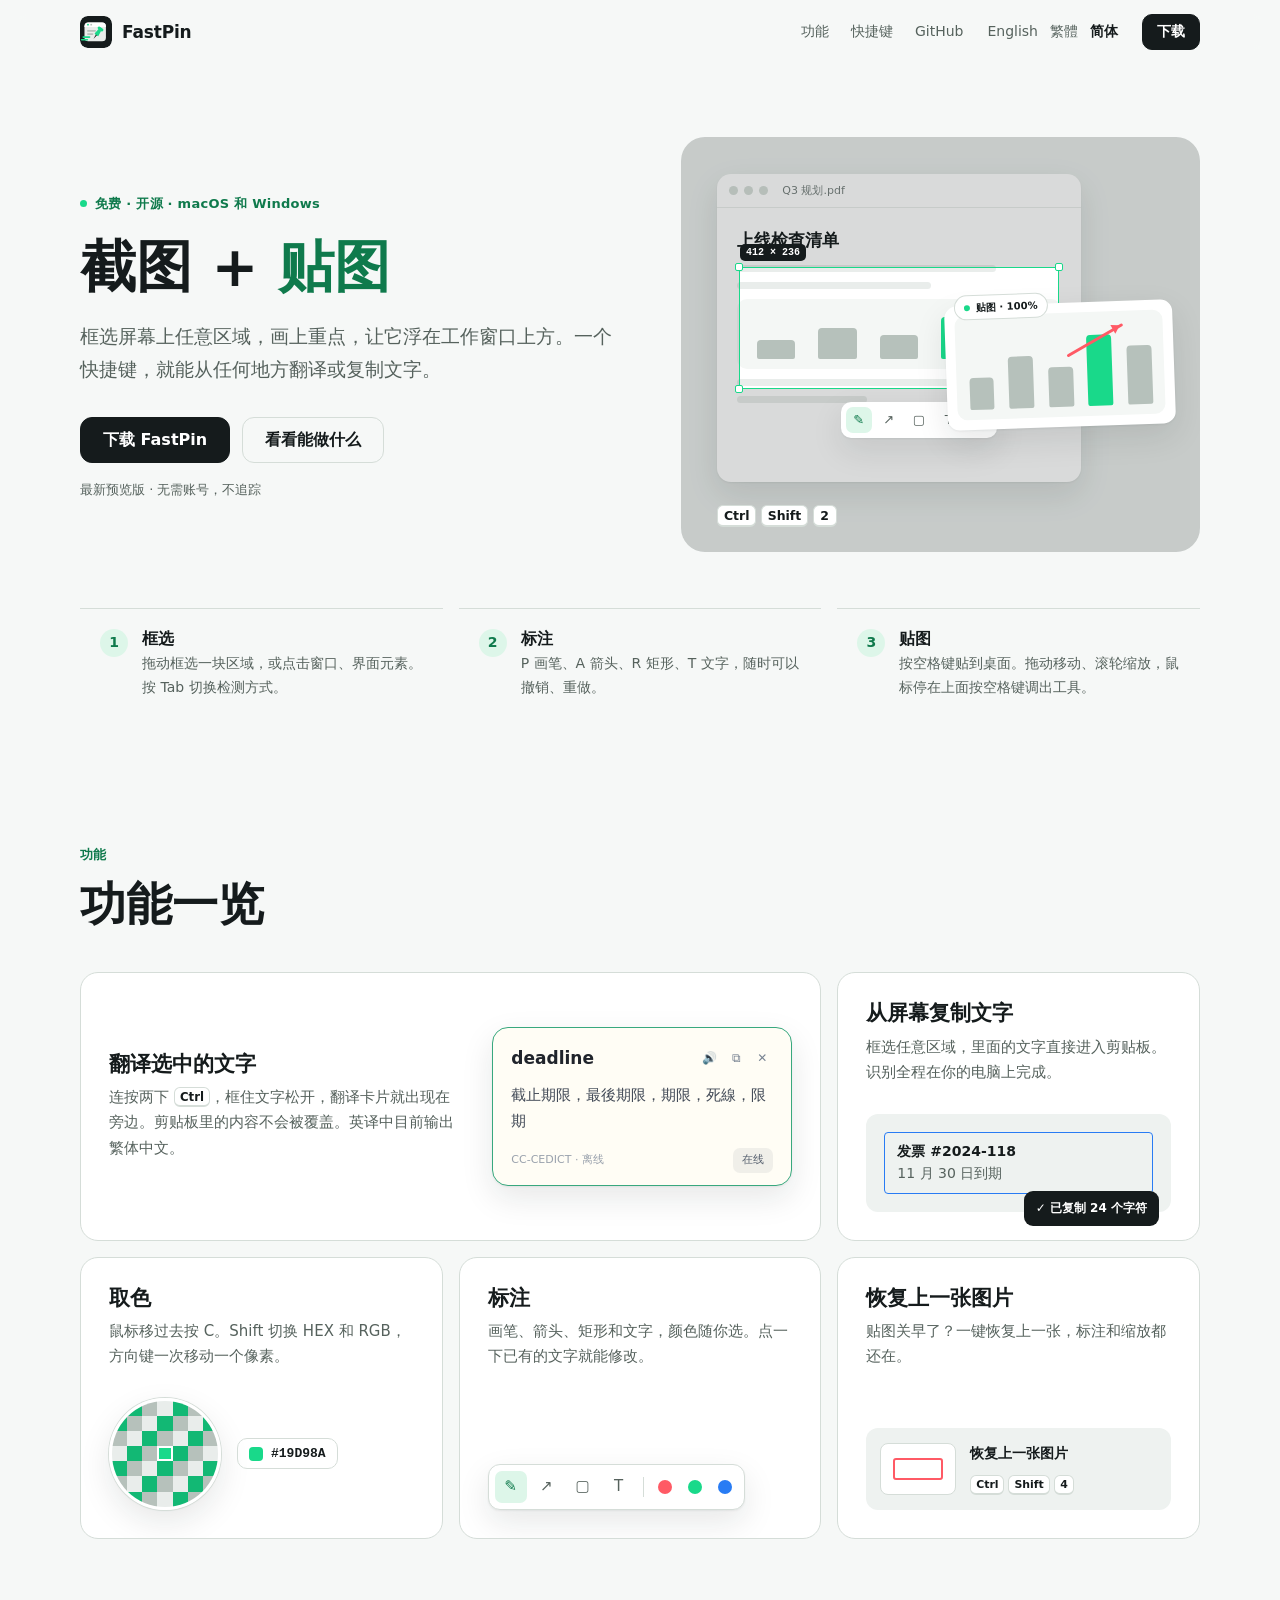
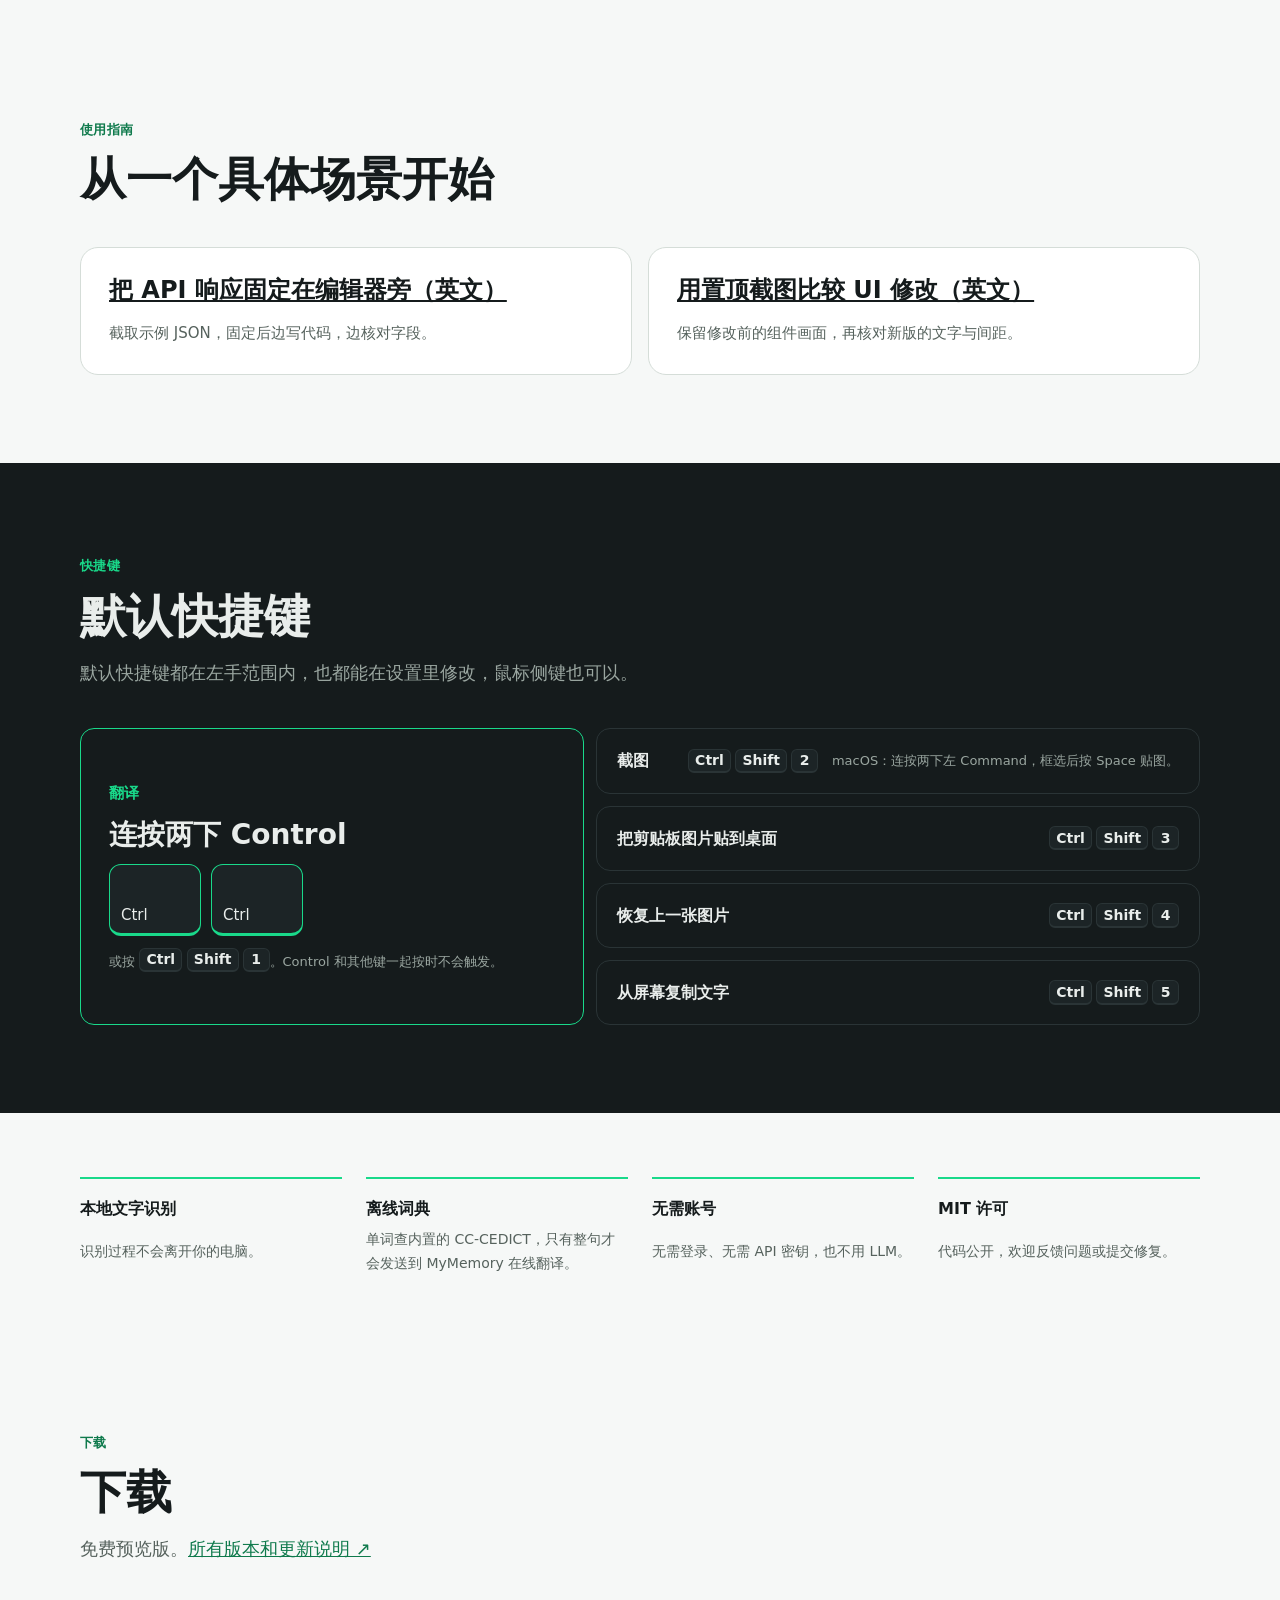
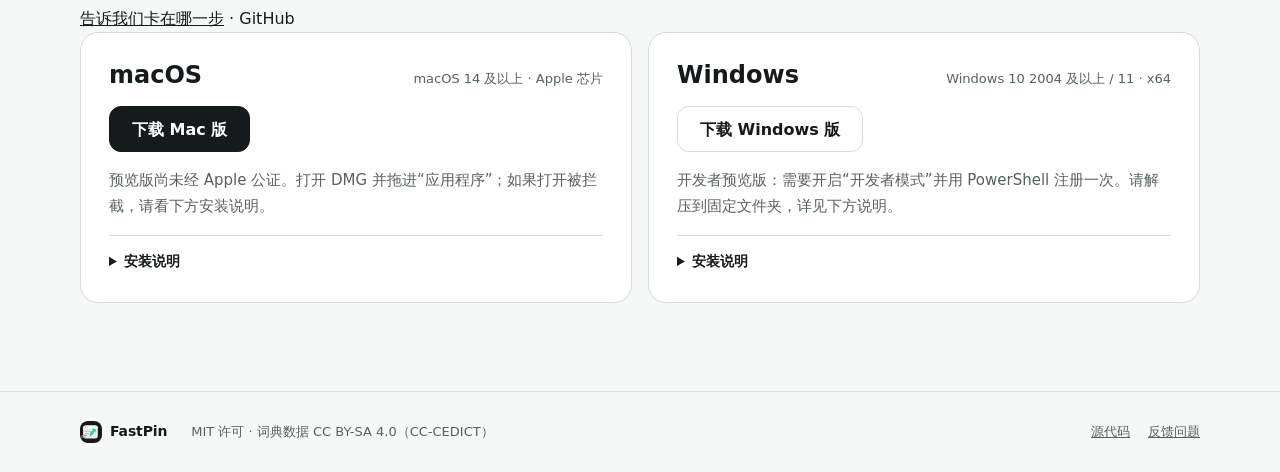
==== commit 4d3bb214: "Add practical pinning guides and preserve campaign URLs" ====
--- a/site/zh-hans/index.html
+++ b/site/zh-hans/index.html
@@ -163,6 +163,14 @@
       </div>
     </section>
 
+    <section id="guides" class="section wrap">
+      <div class="section-head"><p class="eyebrow">使用指南</p><h2>从一个具体场景开始</h2></div>
+      <div class="downloads">
+        <article class="download"><h3><a href="../guides/pin-api-reference/">把 API 响应固定在编辑器旁（英文）</a></h3><p>截取示例 JSON，固定后边写代码，边核对字段。</p></article>
+        <article class="download"><h3><a href="../guides/compare-ui/">用置顶截图比较 UI 修改（英文）</a></h3><p>保留修改前的组件画面，再核对新版的文字与间距。</p></article>
+      </div>
+    </section>
+
     <section id="shortcuts" class="section section-dark">
       <div class="wrap">
         <div class="section-head">
